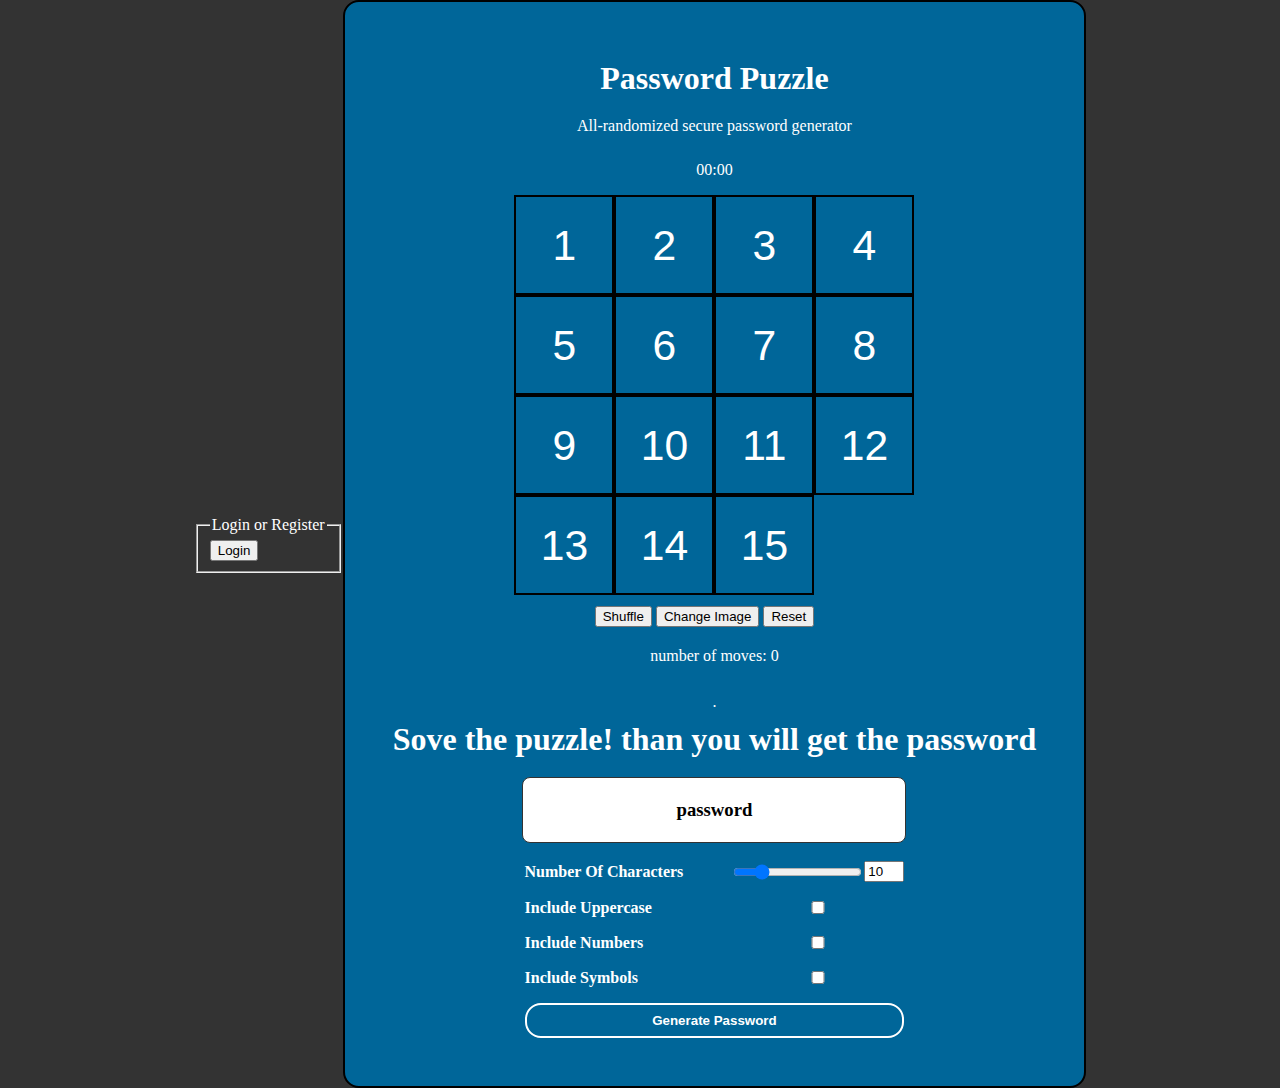
==== index.html @ 1a7698dc "login database fixed" ====
<!doctype html>
<html xmlns="http://www.w3.org/1999/xhtml">
	<head>
		<meta http-equiv="Content-Type" content="text/html; charset=utf-8" />
		<meta charset="UTF-8">
		<meta name="viewport" content="width=device-width, initial-scale=1.0">
		<meta http-equiv="X-UA-Compatible" content="ie=edge">
		<title>Fifteen Puzzle</title>
		<link rel="stylesheet" href="styles.css" />
		<script src="script.js"></script>
		<!--<script src="https://cdn.jsdelivr.net/npm/canvas-confetti@1.5.1/dist/confetti.browser.min.js"></script>-->

	</head>
	<body>	
		<fieldset>
			<legend>Login or Register</legend>
			<form name="frmLogin" method="post" action="loginpage.php">
 <!-- Button to open the modal login form -->
 <button onclick="document.getElementById('id01').style.display='block'">Login</button>

 <!-- The Modal -->
 <div id="id01" class="modal">
   <span onclick="document.getElementById('id01').style.display='none'"
 class="close" title="Close Modal">&times;</span>
 
   <!-- Modal Content -->
   <form class="modal-content animate" action="/action_page.php">
	 <div class="imgcontainer">
	   <img src="img_avatar2.png" alt="Avatar" class="avatar">
	 </div>
 
	 <div class="container">
	   <label for="uname"><b>Username</b></label>
	   <input type="text" placeholder="Enter Username" name="uname" id="uname" required>
 
	   <label for="pwd"><b>Password</b></label>
	   <input type="password" placeholder="Enter Password" name="pwd" id="pwd" required>
 
	   <input type="submit" name="Submit" id="Submit" value="Submit">
	   <label>
		 <input type="checkbox" checked="checked" name="remember"> Remember me
	   </label>
	 </div>
 
	 <div class="container" style="background-color:#f1f1f1">
	   <button type="button" onclick="document.getElementById('id01').style.display='none'" class="cancelbtn">Cancel</button>
	   <span class="psw">Forgot <a href="#">password?</a></span>
	 </div>
   </form>
 </div> 
</form>
</fieldset>




	
		<div class="container">


		<h1>Password Puzzle</h1>
		<p class="instructions">All-randomized secure password generator <br /></p>
		<p id="timer">00:00 </p>
	 <img id="image" src="">
		<div id="main">
			<div id="puzzle">
				<div>1</div>  <div>2</div>  <div>3</div>  <div>4</div>
				<div>5</div>  <div>6</div>  <div>7</div>  <div>8</div>
                <div>9</div>  <div>10</div> <div>11</div> <div>12</div>
				<div>13</div> <div>14</div> <div>15</div>
		
		
			</div> </img>
			<div id="control">
			<button id="shufflebutton">Shuffle</button>
			<button id="changeImg">Change Image</button>
			<button id="resetButton">Reset</button>
			<audio id="myAudio">
				<source src="music.mp3" type="audio/mpeg">
			</audio>
			<img id="musicbutton" class="musicbutton" src="music.png" />
			</div>
			<div id="celebrate"></div>

		</div>
		<p class="instructions"> <br />.</p>

				<h1 class="title">Sove the puzzle! than you will get the password</h1>
			<h3 class="password-display" id="passwordDisplay">password</h3>
			<form id="passwordGeneratorForm" class="form">
			  <label for="characterAmountNumber">Number Of Characters</label>
			  <div class="character-amount-container">
				<input type="range" min="1" max="50" value="10" id="characterAmountRange">
				<input class="number-input" type="number" min="1" max="50" value="10" id="characterAmountNumber">
			  </div>
		
			  <label for="includeUppercase">Include Uppercase</label>
			  <input type="checkbox" id="includeUppercase">
		
			  <label for="includeNumbers">Include Numbers</label>
			  <input type="checkbox" id="includeNumbers">
		
			  <label for="includeSymbols">Include Symbols</label>
			  <input type="checkbox" id="includeSymbols">
		
			  <button type="submit" class="btn">Generate Password</button>

	</body>
</html>
---- styles.css ----
body {
        background-color: #333;
        margin: 0;
        color: white;
        min-height: 100vh;
        display: flex;
        justify-content: center;
        align-items: center;
        font-family: Georgia, 'Times New Roman', Times, serif;
      }

h1, .instructions {
        margin: 10px 0px;
        text-align: center;
}

#control, #puzzle {
        width: 400px;
}

#control, #moves, #movess {
        padding-top: 10px;
        text-align: center;
}

#main {
        width: 400px;
        margin-left: auto;
        margin-right: auto;
	text-align: center;
        transition: 0.5s ease;
		z-index: 10;

}

#sample {
        position: absolute; /* Set the image position to absolute */
        left: -200px; /* Initial left position, out of the screen */
        transition: 0.5s ease;
}

#celebrate {
        font-size: 30px;
        font-weight: bold;
        color: rgb(221, 250, 221);
        text-align: center;
        margin-top: 20px;
    }

#puzzle {
        font-family: sans-serif;
        font-size: 32pt;
        height: 400px;
        padding: 0px;
        position: relative;
}

.puzzlepiece {
        background-image: url(ourImage.jpg);
        border: 2px solid black;
        height: 96px;
        line-height: 96px;
        position: absolute;
        text-align: center;
        vertical-align: middle;
        width: 96px;
}

.puzzlepiecehover {
        border-color: red;
        color: #660066;
        font-weight: bold;
        text-decoration: underline;
}

.musicbutton{
	width:16px;
	height:16px;
}

#timer{
	text-align: center;

}

#image{
	z-index: 100;
	position:relative;
	float: right;
	transform: translate(-690px, 15px);
}


.container {
        background-color: #006699;
        padding: 3rem;
        border-radius: 1rem;
        border: 2px solid black;
        display: flex;
        justify-content: center;
        align-items: center;
        flex-direction: column;
      }
      
      .form {
        display: grid;
        grid-template-columns: auto auto;
        row-gap: 1rem;
        column-gap: 3rem;
        justify-content: center;
        align-items: center;
      }
      
      .title {
        margin: 0;
        text-align: center;
      }
      
      label {
        font-weight: bold;
      }
      
      .character-amount-container {
        display: flex;
        align-items: center;
      }
      
      .number-input {
        width: 2rem;
      }
      
      .password-display {
        background-color: white;
        color: black;
        padding: 1rem;
        border: 1px solid #333;
        height: 2rem;
        width: 350px;
        display: flex;
        justify-content: center;
        align-items: center;
        word-break: break-all;
        border-radius: .5rem;
      }
      
      .btn {
        grid-column: span 2;
        background-color: transparent;
        border: 2px solid white;
        color: white;
        padding: .5rem 1rem;
        font-weight: bold;
        cursor: pointer;
        border-radius: 1rem;
      }
      
      .btn:hover {
        background-color: #FFFFFF33;
      }
      
       /* The Modal (background) */
.modal {
  display: none; /* Hidden by default */
  position: fixed; /* Stay in place */
  z-index: 200; /* Sit on top */
  left: 0;
  top: 0;
  width: 100%; /* Full width */
  height: 100%; /* Full height */
  overflow: auto; /* Enable scroll if needed */
  background-color: rgb(0,0,0); /* Fallback color */
  background-color: rgba(0,0,0,0.4); /* Black w/ opacity */
  padding-top: 60px;
}

/* Modal Content/Box */
.modal-content {
  background-color: #fefefe;
  margin: 5px auto; /* 15% from the top and centered */
  border: 1px solid #888;
  width: 80%; /* Could be more or less, depending on screen size */
}

/* The Close Button */
.close {
  /* Position it in the top right corner outside of the modal */
  position: absolute;
  right: 25px;
  top: 0;
  color: #000;
  font-size: 35px;
  font-weight: bold;
}

/* Close button on hover */
.close:hover,
.close:focus {
  color: red;
  cursor: pointer;
}

/* Add Zoom Animation */
.animate {
  -webkit-animation: animatezoom 0.6s;
  animation: animatezoom 0.6s
}

@-webkit-keyframes animatezoom {
  from {-webkit-transform: scale(0)}
  to {-webkit-transform: scale(1)}
}

@keyframes animatezoom {
  from {transform: scale(0)}
  to {transform: scale(1)}
}
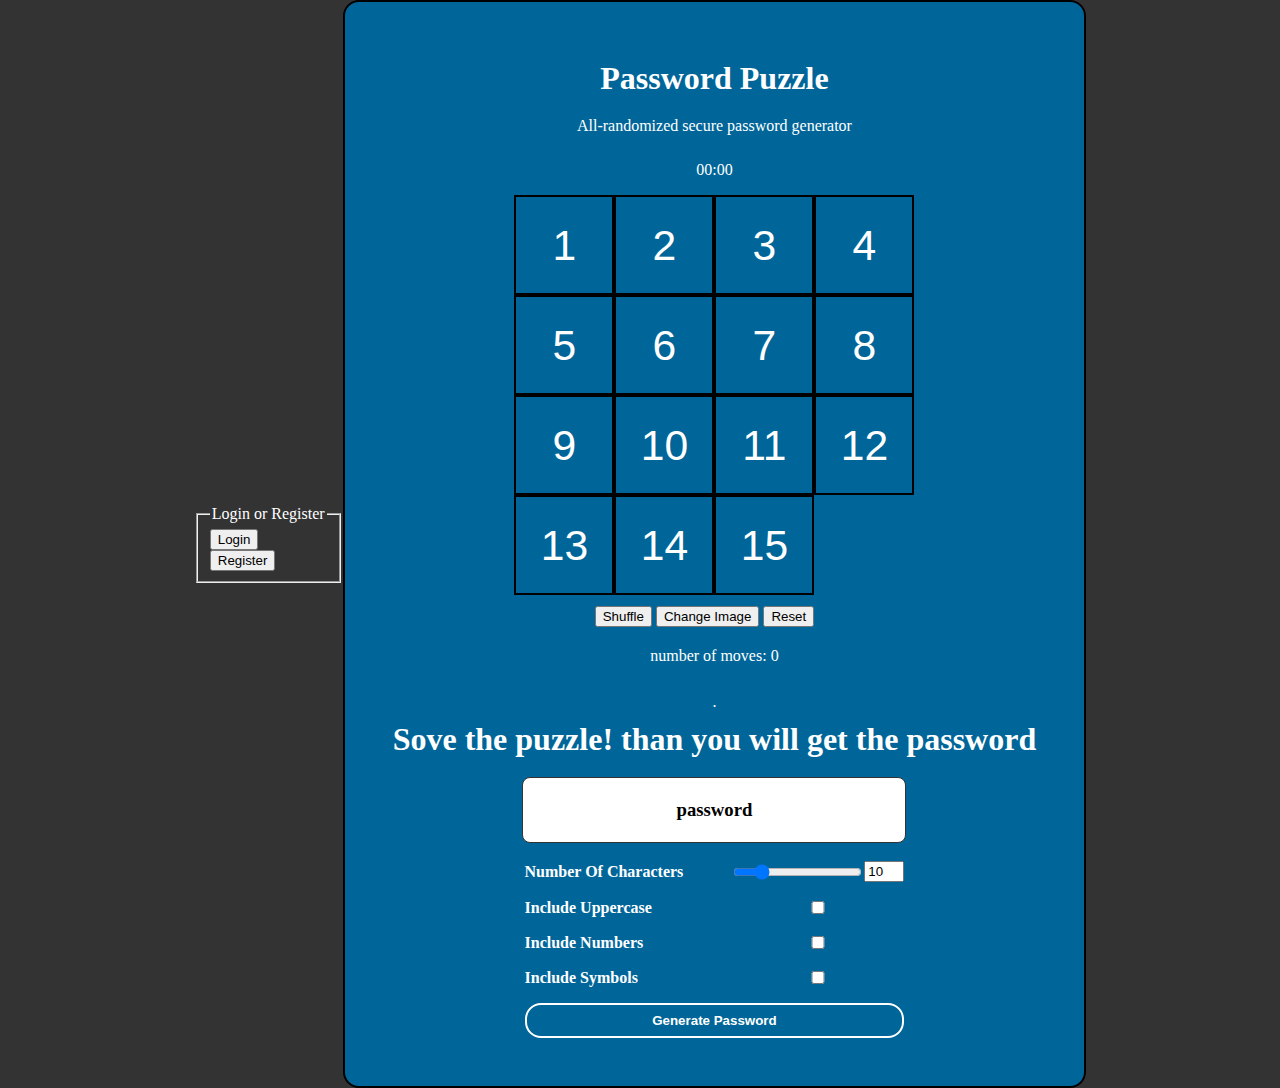
==== commit df3cff96: "register added" ====
--- a/index.html
+++ b/index.html
@@ -31,10 +31,10 @@
  
 	 <div class="container">
 	   <label for="uname"><b>Username</b></label>
-	   <input type="text" placeholder="Enter Username" name="uname" id="uname" required>
+	   <input type="text" placeholder="Enter Username" name="txtuname" id="txtuname" required>
  
 	   <label for="pwd"><b>Password</b></label>
-	   <input type="password" placeholder="Enter Password" name="pwd" id="pwd" required>
+	   <input type="password" placeholder="Enter Password" name="txtpwd" id="txtpwd" required>
  
 	   <input type="submit" name="Submit" id="Submit" value="Submit">
 	   <label>
@@ -49,6 +49,38 @@
    </form>
  </div> 
 </form>
+<form name="frmRegister" method="post" action="registerpage.php">
+	<!-- Button to open the modal login form -->
+	<button onclick="document.getElementById('id01').style.display='block'">Register</button>
+   
+	<!-- The Modal -->
+	<div id="id01" class="modal">
+	  <span onclick="document.getElementById('id01').style.display='none'"
+	class="close" title="Close Modal">&times;</span>
+	
+	  <!-- Modal Content -->
+	  <form class="modal-content animate" action="/action_page.php">
+		<div class="imgcontainer">
+		  <img src="img_avatar2.png" alt="Avatar" class="avatar">
+		</div>
+	
+		<div class="container">
+		  <label for="uname"><b>Username</b></label>
+		  <input type="text" placeholder="Enter Username" name="txtuname" id="txtuname" required>
+	
+		  <label for="pwd"><b>Password</b></label>
+		  <input type="password" placeholder="Enter Password" name="txtpwd" id="txtpwd" required>
+	
+		  <input type="submit" name="Submit" id="Submit" value="Submit">
+		</div>
+	
+		<div class="container" style="background-color:#f1f1f1">
+		  <button type="button" onclick="document.getElementById('id01').style.display='none'" class="cancelbtn">Cancel</button>
+		  <span class="psw">Forgot <a href="#">password?</a></span>
+		</div>
+	  </form>
+	</div> 
+   </form>
 </fieldset>
 
 
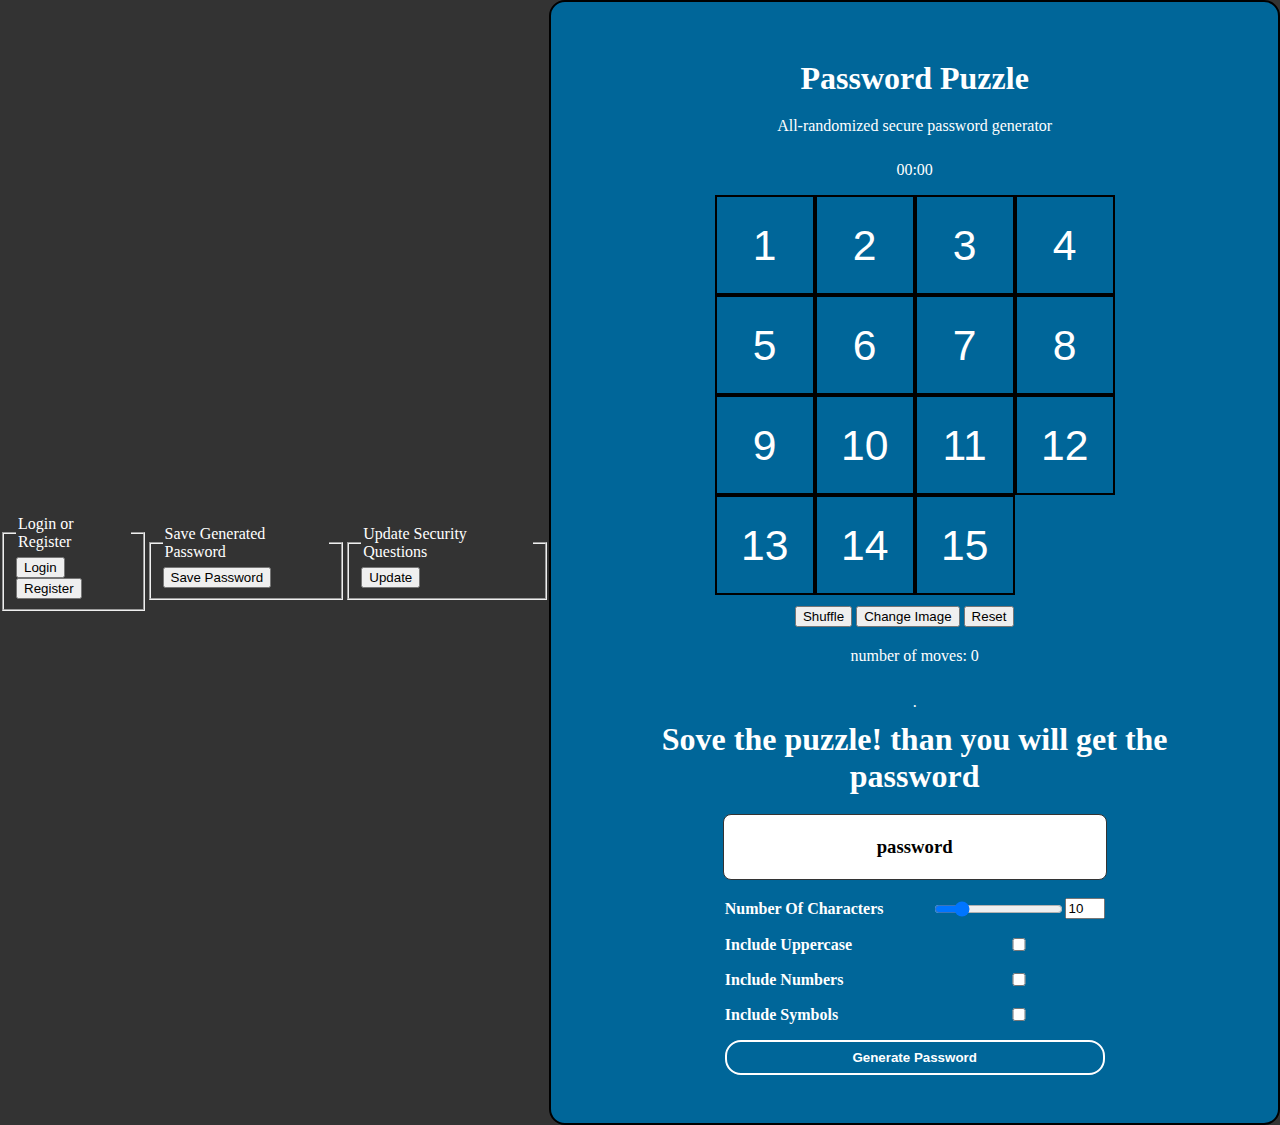
==== commit 387fd16c: "database update" ====
--- a/index.html
+++ b/index.html
@@ -37,9 +37,6 @@
 	   <input type="password" placeholder="Enter Password" name="txtpwd" id="txtpwd" required>
  
 	   <input type="submit" name="Submit" id="Submit" value="Submit">
-	   <label>
-		 <input type="checkbox" checked="checked" name="remember"> Remember me
-	   </label>
 	 </div>
  
 	 <div class="container" style="background-color:#f1f1f1">
@@ -51,11 +48,11 @@
 </form>
 <form name="frmRegister" method="post" action="registerpage.php">
 	<!-- Button to open the modal login form -->
-	<button onclick="document.getElementById('id01').style.display='block'">Register</button>
+	<button onclick="document.getElementById('id02').style.display='block'">Register</button>
    
 	<!-- The Modal -->
-	<div id="id01" class="modal">
-	  <span onclick="document.getElementById('id01').style.display='none'"
+	<div id="id02" class="modal">
+	  <span onclick="document.getElementById('id02').style.display='none'"
 	class="close" title="Close Modal">&times;</span>
 	
 	  <!-- Modal Content -->
@@ -75,13 +72,79 @@
 		</div>
 	
 		<div class="container" style="background-color:#f1f1f1">
-		  <button type="button" onclick="document.getElementById('id01').style.display='none'" class="cancelbtn">Cancel</button>
+		  <button type="button" onclick="document.getElementById('id02').style.display='none'" class="cancelbtn">Cancel</button>
 		  <span class="psw">Forgot <a href="#">password?</a></span>
 		</div>
 	  </form>
 	</div> 
    </form>
 </fieldset>
+<fieldset>
+	<legend>Save Generated Password</legend>
+	<form name="frmPassword" method="post" action="passwordpage.php">
+	<!-- Button to open the modal login form -->
+	<button onclick="document.getElementById('id03').style.display='block'">Save Password</button>
+   
+	<!-- The Modal -->
+	<div id="id03" class="modal">
+	  <span onclick="document.getElementById('id03').style.display='none'"
+	class="close" title="Close Modal">&times;</span>
+	
+	  <!-- Modal Content -->
+	  <form class="modal-content animate" action="/action_page.php">
+		<div class="imgcontainer">
+		  <img src="img_avatar2.png" alt="Avatar" class="avatar">
+		</div>
+	
+		<div class="container">
+		  <label for="pwd"><b>Password</b></label>
+		  <input type="text" placeholder="Enter Password to Save" name="txtpwd" id="txtpwd" required>
+	
+		  <input type="submit" name="Submit" id="Submit" value="Submit">
+		</div>
+	
+		<div class="container" style="background-color:#f1f1f1">
+		  <button type="button" onclick="document.getElementById('id03').style.display='none'" class="cancelbtn">Cancel</button>
+		  <span class="psw">Forgot <a href="#">password?</a></span>
+		</div>
+	</form>
+	</fieldset>
+	<fieldset>
+		<legend>Update Security Questions</legend>
+		<form name="frmPassword" method="post" action="securitypage.php">
+		<!-- Button to open the modal login form -->
+		<button onclick="document.getElementById('id04').style.display='block'">Update</button>
+	   
+		<!-- The Modal -->
+		<div id="id04" class="modal">
+		  <span onclick="document.getElementById('id04').style.display='none'"
+		class="close" title="Close Modal">&times;</span>
+		
+		  <!-- Modal Content -->
+		  <form class="modal-content animate" action="/action_page.php">
+			<div class="imgcontainer">
+			  <img src="img_avatar2.png" alt="Avatar" class="avatar">
+			</div>
+		
+			<div class="container">
+			  <label for="q1"><b>Question 1</b></label>
+			  <input type="text" placeholder="Name of first Pet" name="txtq1" id="txtq1" required>
+
+			  <label for="q2"><b>Question 2</b></label>
+			  <input type="text" placeholder="High School Name" name="txtq2" id="txtq2" required>
+
+			  <label for="q3"><b>Question 3</b></label>
+			  <input type="text" placeholder="Mother's Maiden Name" name="txtq3" id="txtq3" required>
+		
+			  <input type="submit" name="Submit" id="Submit" value="Submit">
+			</div>
+		
+			<div class="container" style="background-color:#f1f1f1">
+			  <button type="button" onclick="document.getElementById('id04').style.display='none'" class="cancelbtn">Cancel</button>
+			  <span class="psw">Forgot <a href="#">password?</a></span>
+			</div>
+		</form>
+		</fieldset>
 
 
 
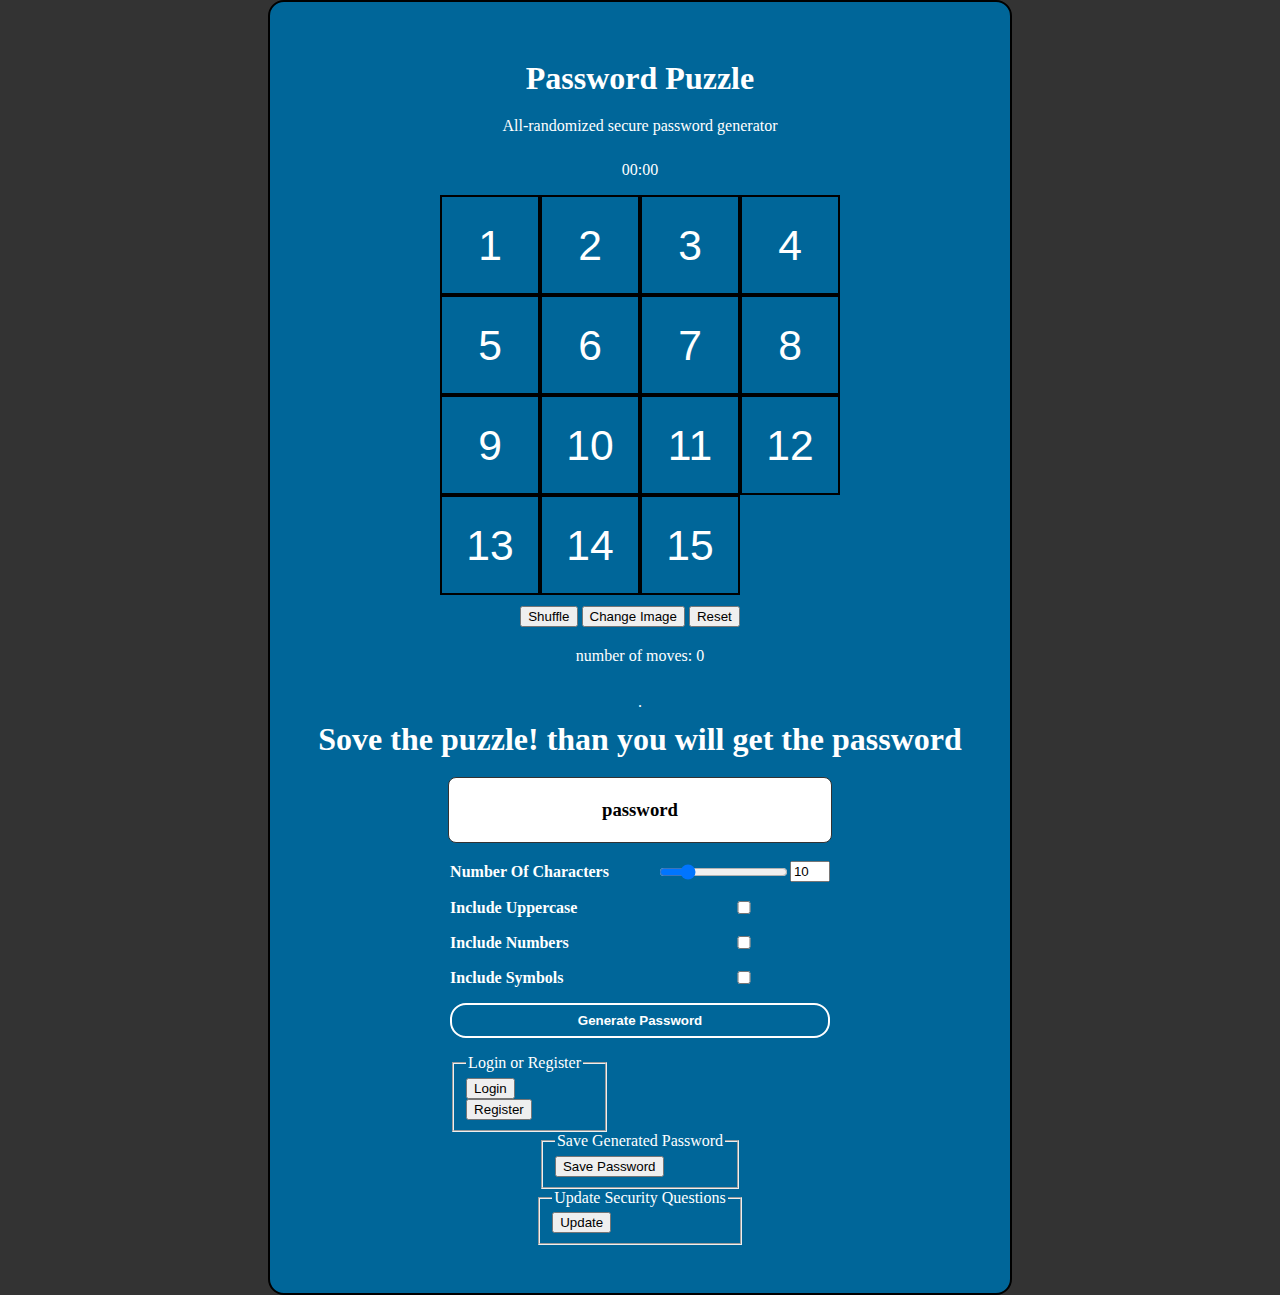
==== commit fc91fd36: "Add files via upload" ====
--- a/index.html
+++ b/index.html
@@ -11,144 +11,7 @@
 		<!--<script src="https://cdn.jsdelivr.net/npm/canvas-confetti@1.5.1/dist/confetti.browser.min.js"></script>-->
 
 	</head>
-	<body>	
-		<fieldset>
-			<legend>Login or Register</legend>
-			<form name="frmLogin" method="post" action="loginpage.php">
- <!-- Button to open the modal login form -->
- <button onclick="document.getElementById('id01').style.display='block'">Login</button>
-
- <!-- The Modal -->
- <div id="id01" class="modal">
-   <span onclick="document.getElementById('id01').style.display='none'"
- class="close" title="Close Modal">&times;</span>
- 
-   <!-- Modal Content -->
-   <form class="modal-content animate" action="/action_page.php">
-	 <div class="imgcontainer">
-	   <img src="img_avatar2.png" alt="Avatar" class="avatar">
-	 </div>
- 
-	 <div class="container">
-	   <label for="uname"><b>Username</b></label>
-	   <input type="text" placeholder="Enter Username" name="txtuname" id="txtuname" required>
- 
-	   <label for="pwd"><b>Password</b></label>
-	   <input type="password" placeholder="Enter Password" name="txtpwd" id="txtpwd" required>
- 
-	   <input type="submit" name="Submit" id="Submit" value="Submit">
-	 </div>
- 
-	 <div class="container" style="background-color:#f1f1f1">
-	   <button type="button" onclick="document.getElementById('id01').style.display='none'" class="cancelbtn">Cancel</button>
-	   <span class="psw">Forgot <a href="#">password?</a></span>
-	 </div>
-   </form>
- </div> 
-</form>
-<form name="frmRegister" method="post" action="registerpage.php">
-	<!-- Button to open the modal login form -->
-	<button onclick="document.getElementById('id02').style.display='block'">Register</button>
-   
-	<!-- The Modal -->
-	<div id="id02" class="modal">
-	  <span onclick="document.getElementById('id02').style.display='none'"
-	class="close" title="Close Modal">&times;</span>
-	
-	  <!-- Modal Content -->
-	  <form class="modal-content animate" action="/action_page.php">
-		<div class="imgcontainer">
-		  <img src="img_avatar2.png" alt="Avatar" class="avatar">
-		</div>
-	
-		<div class="container">
-		  <label for="uname"><b>Username</b></label>
-		  <input type="text" placeholder="Enter Username" name="txtuname" id="txtuname" required>
-	
-		  <label for="pwd"><b>Password</b></label>
-		  <input type="password" placeholder="Enter Password" name="txtpwd" id="txtpwd" required>
-	
-		  <input type="submit" name="Submit" id="Submit" value="Submit">
-		</div>
-	
-		<div class="container" style="background-color:#f1f1f1">
-		  <button type="button" onclick="document.getElementById('id02').style.display='none'" class="cancelbtn">Cancel</button>
-		  <span class="psw">Forgot <a href="#">password?</a></span>
-		</div>
-	  </form>
-	</div> 
-   </form>
-</fieldset>
-<fieldset>
-	<legend>Save Generated Password</legend>
-	<form name="frmPassword" method="post" action="passwordpage.php">
-	<!-- Button to open the modal login form -->
-	<button onclick="document.getElementById('id03').style.display='block'">Save Password</button>
-   
-	<!-- The Modal -->
-	<div id="id03" class="modal">
-	  <span onclick="document.getElementById('id03').style.display='none'"
-	class="close" title="Close Modal">&times;</span>
-	
-	  <!-- Modal Content -->
-	  <form class="modal-content animate" action="/action_page.php">
-		<div class="imgcontainer">
-		  <img src="img_avatar2.png" alt="Avatar" class="avatar">
-		</div>
-	
-		<div class="container">
-		  <label for="pwd"><b>Password</b></label>
-		  <input type="text" placeholder="Enter Password to Save" name="txtpwd" id="txtpwd" required>
-	
-		  <input type="submit" name="Submit" id="Submit" value="Submit">
-		</div>
-	
-		<div class="container" style="background-color:#f1f1f1">
-		  <button type="button" onclick="document.getElementById('id03').style.display='none'" class="cancelbtn">Cancel</button>
-		  <span class="psw">Forgot <a href="#">password?</a></span>
-		</div>
-	</form>
-	</fieldset>
-	<fieldset>
-		<legend>Update Security Questions</legend>
-		<form name="frmPassword" method="post" action="securitypage.php">
-		<!-- Button to open the modal login form -->
-		<button onclick="document.getElementById('id04').style.display='block'">Update</button>
-	   
-		<!-- The Modal -->
-		<div id="id04" class="modal">
-		  <span onclick="document.getElementById('id04').style.display='none'"
-		class="close" title="Close Modal">&times;</span>
-		
-		  <!-- Modal Content -->
-		  <form class="modal-content animate" action="/action_page.php">
-			<div class="imgcontainer">
-			  <img src="img_avatar2.png" alt="Avatar" class="avatar">
-			</div>
-		
-			<div class="container">
-			  <label for="q1"><b>Question 1</b></label>
-			  <input type="text" placeholder="Name of first Pet" name="txtq1" id="txtq1" required>
-
-			  <label for="q2"><b>Question 2</b></label>
-			  <input type="text" placeholder="High School Name" name="txtq2" id="txtq2" required>
-
-			  <label for="q3"><b>Question 3</b></label>
-			  <input type="text" placeholder="Mother's Maiden Name" name="txtq3" id="txtq3" required>
-		
-			  <input type="submit" name="Submit" id="Submit" value="Submit">
-			</div>
-		
-			<div class="container" style="background-color:#f1f1f1">
-			  <button type="button" onclick="document.getElementById('id04').style.display='none'" class="cancelbtn">Cancel</button>
-			  <span class="psw">Forgot <a href="#">password?</a></span>
-			</div>
-		</form>
-		</fieldset>
-
-
-
-
+	
 	
 		<div class="container">
 
@@ -199,6 +62,141 @@
 			  <input type="checkbox" id="includeSymbols">
 		
 			  <button type="submit" class="btn">Generate Password</button>
-
+			  <fieldset>
+				<legend>Login or Register</legend>
+				<form name="frmLogin" method="post" action="loginpage.php">
+	 <!-- Button to open the modal login form -->
+	 <button onclick="document.getElementById('id01').style.display='block'">Login</button>
+	
+	 <!-- The Modal -->
+	 <div id="id01" class="modal">
+	   <span onclick="document.getElementById('id01').style.display='none'"
+	 class="close" title="Close Modal">&times;</span>
+	 
+	   <!-- Modal Content -->
+	   <form class="modal-content animate" action="/action_page.php">
+		 <div class="imgcontainer">
+		   <img src="img_avatar2.png" alt="Avatar" class="avatar">
+		 </div>
+	 
+		 <div class="container">
+		   <label for="uname"><b>Username</b></label>
+		   <input type="text" placeholder="Enter Username" name="txtuname" id="txtuname" required>
+	 
+		   <label for="pwd"><b>Password</b></label>
+		   <input type="password" placeholder="Enter Password" name="txtpwd" id="txtpwd" required>
+	 
+		   <input type="submit" name="Submit" id="Submit" value="Submit">
+		 </div>
+	 
+		 <div class="container" style="background-color:#f1f1f1">
+		   <button type="button" onclick="document.getElementById('id01').style.display='none'" class="cancelbtn">Cancel</button>
+		   <span class="psw">Forgot <a href="#">password?</a></span>
+		 </div>
+	   </form>
+	 </div> 
+	</form>
+	<form name="frmRegister" method="post" action="registerpage.php">
+		<!-- Button to open the modal login form -->
+		<button onclick="document.getElementById('id02').style.display='block'">Register</button>
+	   
+		<!-- The Modal -->
+		<div id="id02" class="modal">
+		  <span onclick="document.getElementById('id02').style.display='none'"
+		class="close" title="Close Modal">&times;</span>
+		
+		  <!-- Modal Content -->
+		  <form class="modal-content animate" action="/action_page.php">
+			<div class="imgcontainer">
+			  <img src="img_avatar2.png" alt="Avatar" class="avatar">
+			</div>
+		
+			<div class="container">
+			  <label for="uname"><b>Username</b></label>
+			  <input type="text" placeholder="Enter Username" name="txtuname" id="txtuname" required>
+		
+			  <label for="pwd"><b>Password</b></label>
+			  <input type="password" placeholder="Enter Password" name="txtpwd" id="txtpwd" required>
+		
+			  <input type="submit" name="Submit" id="Submit" value="Submit">
+			</div>
+		
+			<div class="container" style="background-color:#f1f1f1">
+			  <button type="button" onclick="document.getElementById('id02').style.display='none'" class="cancelbtn">Cancel</button>
+			  <span class="psw">Forgot <a href="#">password?</a></span>
+			</div>
+		  </form>
+		</div> 
+	   </form>
+	</fieldset>
+	<fieldset>
+		<legend>Save Generated Password</legend>
+		<form name="frmPassword" method="post" action="passwordpage.php">
+		<!-- Button to open the modal login form -->
+		<button onclick="document.getElementById('id03').style.display='block'">Save Password</button>
+	   
+		<!-- The Modal -->
+		<div id="id03" class="modal">
+		  <span onclick="document.getElementById('id03').style.display='none'"
+		class="close" title="Close Modal">&times;</span>
+		
+		  <!-- Modal Content -->
+		  <form class="modal-content animate" action="/action_page.php">
+			<div class="imgcontainer">
+			  <img src="img_avatar2.png" alt="Avatar" class="avatar">
+			</div>
+		
+			<div class="container">
+			  <label for="pwd"><b>Password</b></label>
+			  <input type="text" placeholder="Enter Password to Save" name="txtpwd" id="txtpwd" required>
+		
+			  <input type="submit" name="Submit" id="Submit" value="Submit">
+			</div>
+		
+			<div class="container" style="background-color:#f1f1f1">
+			  <button type="button" onclick="document.getElementById('id03').style.display='none'" class="cancelbtn">Cancel</button>
+			  <span class="psw">Forgot <a href="#">password?</a></span>
+			</div>
+		</form>
+		</fieldset>
+		<fieldset>
+			<legend>Update Security Questions</legend>
+			<form name="frmPassword" method="post" action="securitypage.php">
+			<!-- Button to open the modal login form -->
+			<button onclick="document.getElementById('id04').style.display='block'">Update</button>
+		   
+			<!-- The Modal -->
+			<div id="id04" class="modal">
+			  <span onclick="document.getElementById('id04').style.display='none'"
+			class="close" title="Close Modal">&times;</span>
+			
+			  <!-- Modal Content -->
+			  <form class="modal-content animate" action="/action_page.php">
+				<div class="imgcontainer">
+				  <img src="img_avatar2.png" alt="Avatar" class="avatar">
+				</div>
+			
+				<div class="container">
+				  <label for="q1"><b>Question 1</b></label>
+				  <input type="text" placeholder="Name of first Pet" name="txtq1" id="txtq1" required>
+	
+				  <label for="q2"><b>Question 2</b></label>
+				  <input type="text" placeholder="High School Name" name="txtq2" id="txtq2" required>
+	
+				  <label for="q3"><b>Question 3</b></label>
+				  <input type="text" placeholder="Mother's Maiden Name" name="txtq3" id="txtq3" required>
+			
+				  <input type="submit" name="Submit" id="Submit" value="Submit">
+				</div>
+			
+				<div class="container" style="background-color:#f1f1f1">
+				  <button type="button" onclick="document.getElementById('id04').style.display='none'" class="cancelbtn">Cancel</button>
+				  <span class="psw">Forgot <a href="#">password?</a></span>
+				</div>
+			</form>
+			</fieldset>
+	
+	
+	
 	</body>
 </html>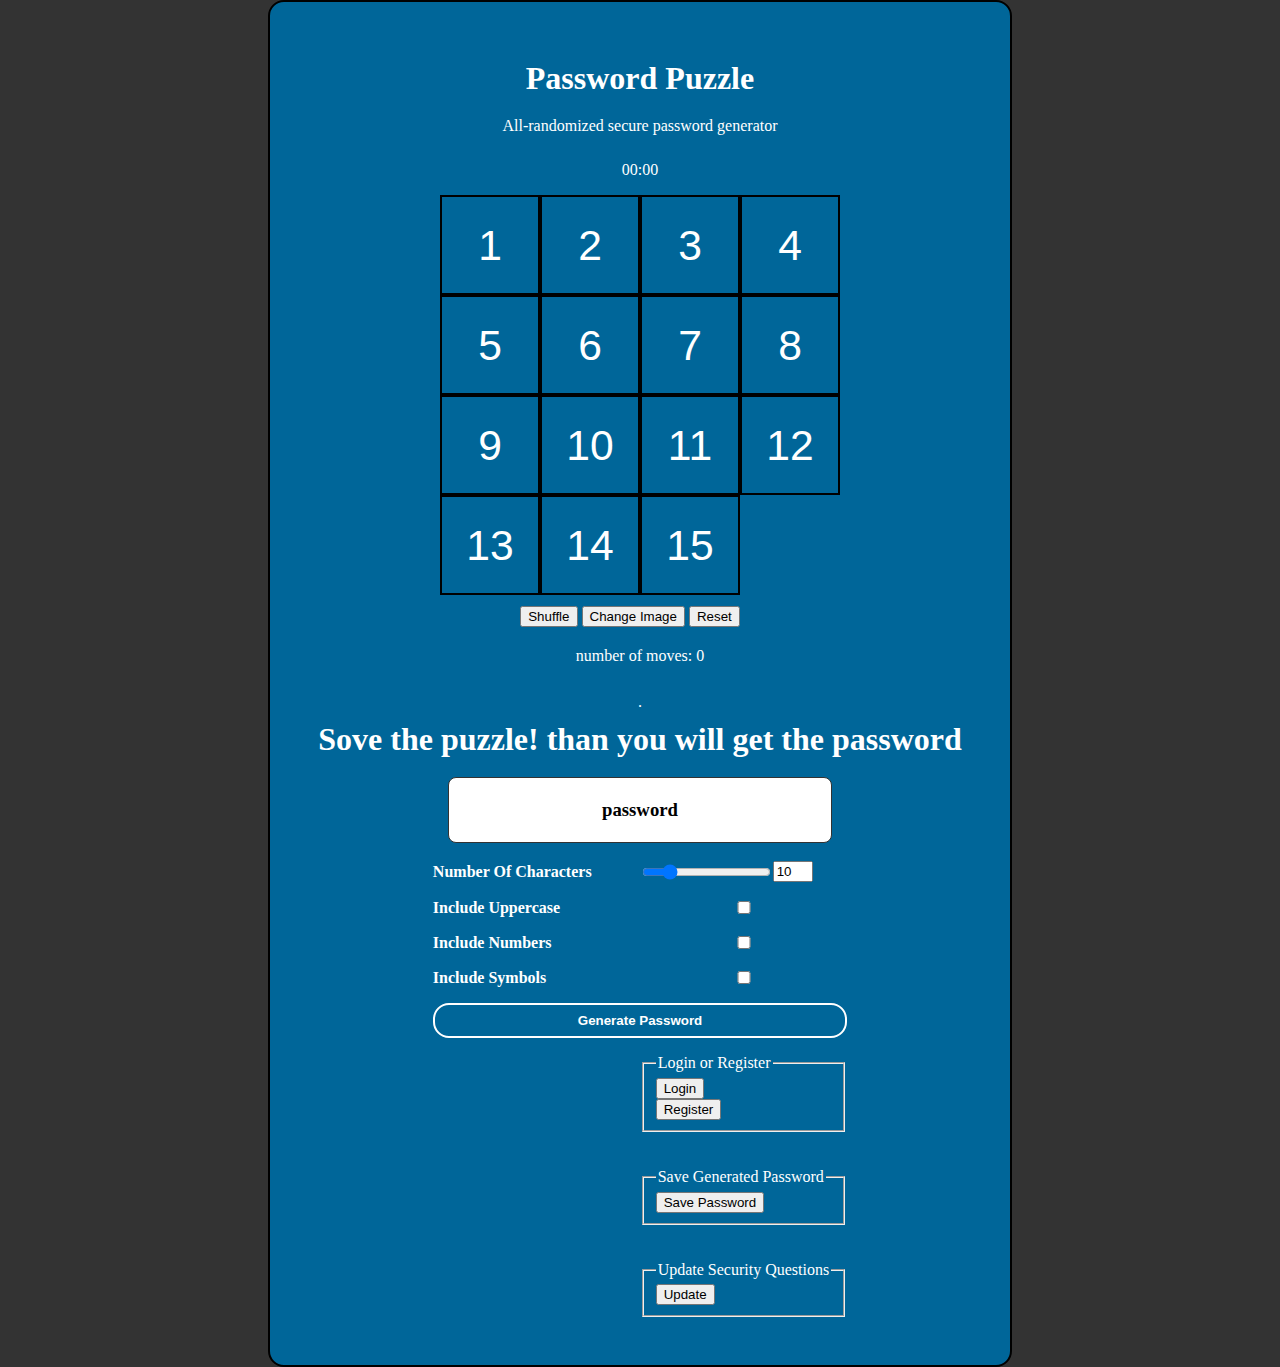
==== commit 3d7990e2: "align" ====
--- a/index.html
+++ b/index.html
@@ -11,7 +11,11 @@
 		<!--<script src="https://cdn.jsdelivr.net/npm/canvas-confetti@1.5.1/dist/confetti.browser.min.js"></script>-->
 
 	</head>
-	
+	<body>	
+
+
+
+
 	
 		<div class="container">
 
@@ -62,9 +66,12 @@
 			  <input type="checkbox" id="includeSymbols">
 		
 			  <button type="submit" class="btn">Generate Password</button>
-			  <fieldset>
-				<legend>Login or Register</legend>
-				<form name="frmLogin" method="post" action="loginpage.php">
+
+			  <br></br>
+			  <div>
+<fieldset>
+<legend>Login or Register</legend>
+<form name="frmLogin" method="post" action="loginpage.php">
 	 <!-- Button to open the modal login form -->
 	 <button onclick="document.getElementById('id01').style.display='block'">Login</button>
 	
@@ -129,6 +136,7 @@
 		</div> 
 	   </form>
 	</fieldset>
+	<br></br>
 	<fieldset>
 		<legend>Save Generated Password</legend>
 		<form name="frmPassword" method="post" action="passwordpage.php">
@@ -159,6 +167,7 @@
 			</div>
 		</form>
 		</fieldset>
+		<br></br>
 		<fieldset>
 			<legend>Update Security Questions</legend>
 			<form name="frmPassword" method="post" action="securitypage.php">
@@ -195,8 +204,7 @@
 				</div>
 			</form>
 			</fieldset>
-	
-	
-	
+		</div>
+
 	</body>
 </html>--- a/styles.css
+++ b/styles.css
@@ -213,4 +213,5 @@
 @keyframes animatezoom {
   from {transform: scale(0)}
   to {transform: scale(1)}
-} +} 
+
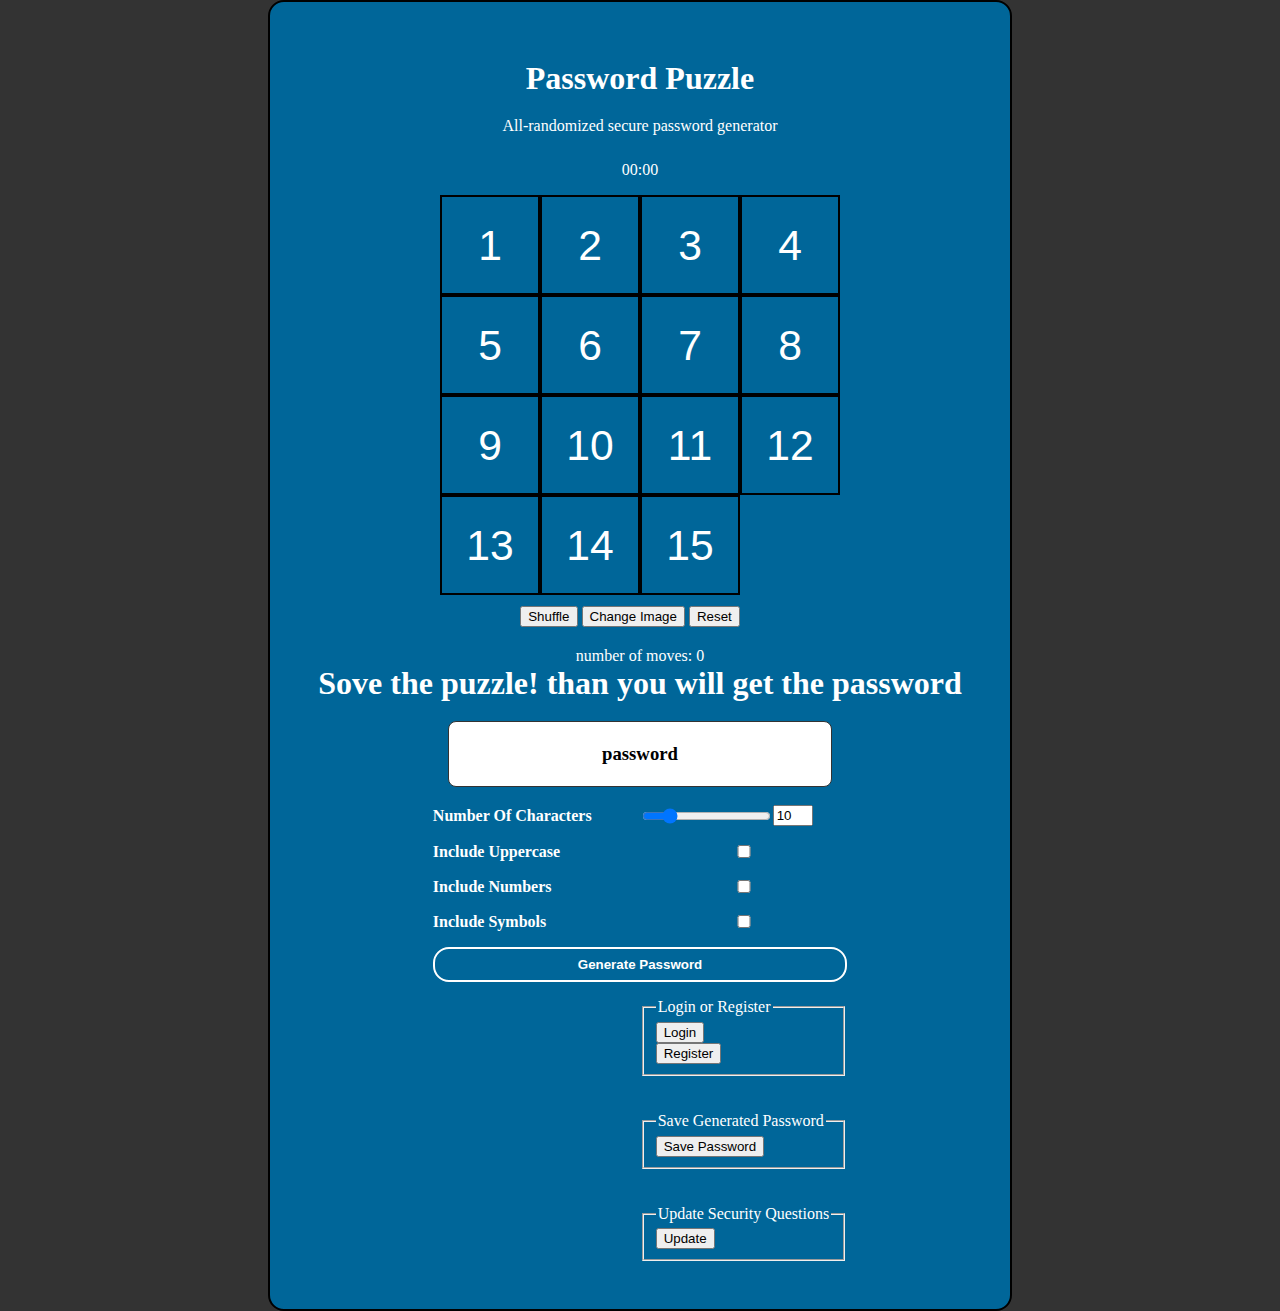
==== commit c8f82bf7: "Add files via upload" ====
--- a/index.html
+++ b/index.html
@@ -8,18 +8,9 @@
 		<title>Fifteen Puzzle</title>
 		<link rel="stylesheet" href="styles.css" />
 		<script src="script.js"></script>
-		<!--<script src="https://cdn.jsdelivr.net/npm/canvas-confetti@1.5.1/dist/confetti.browser.min.js"></script>-->
-
 	</head>
 	<body>	
-
-
-
-
-	
 		<div class="container">
-
-
 		<h1>Password Puzzle</h1>
 		<p class="instructions">All-randomized secure password generator <br /></p>
 		<p id="timer">00:00 </p>
@@ -30,8 +21,6 @@
 				<div>5</div>  <div>6</div>  <div>7</div>  <div>8</div>
                 <div>9</div>  <div>10</div> <div>11</div> <div>12</div>
 				<div>13</div> <div>14</div> <div>15</div>
-		
-		
 			</div> </img>
 			<div id="control">
 			<button id="shufflebutton">Shuffle</button>
@@ -43,10 +32,7 @@
 			<img id="musicbutton" class="musicbutton" src="music.png" />
 			</div>
 			<div id="celebrate"></div>
-
 		</div>
-		<p class="instructions"> <br />.</p>
-
 				<h1 class="title">Sove the puzzle! than you will get the password</h1>
 			<h3 class="password-display" id="passwordDisplay">password</h3>
 			<form id="passwordGeneratorForm" class="form">
@@ -55,18 +41,13 @@
 				<input type="range" min="1" max="50" value="10" id="characterAmountRange">
 				<input class="number-input" type="number" min="1" max="50" value="10" id="characterAmountNumber">
 			  </div>
-		
 			  <label for="includeUppercase">Include Uppercase</label>
 			  <input type="checkbox" id="includeUppercase">
-		
 			  <label for="includeNumbers">Include Numbers</label>
 			  <input type="checkbox" id="includeNumbers">
-		
 			  <label for="includeSymbols">Include Symbols</label>
 			  <input type="checkbox" id="includeSymbols">
-		
 			  <button type="submit" class="btn">Generate Password</button>
-
 			  <br></br>
 			  <div>
 <fieldset>
@@ -74,18 +55,15 @@
 <form name="frmLogin" method="post" action="loginpage.php">
 	 <!-- Button to open the modal login form -->
 	 <button onclick="document.getElementById('id01').style.display='block'">Login</button>
-	
 	 <!-- The Modal -->
 	 <div id="id01" class="modal">
 	   <span onclick="document.getElementById('id01').style.display='none'"
 	 class="close" title="Close Modal">&times;</span>
-	 
 	   <!-- Modal Content -->
 	   <form class="modal-content animate" action="/action_page.php">
 		 <div class="imgcontainer">
 		   <img src="img_avatar2.png" alt="Avatar" class="avatar">
 		 </div>
-	 
 		 <div class="container">
 		   <label for="uname"><b>Username</b></label>
 		   <input type="text" placeholder="Enter Username" name="txtuname" id="txtuname" required>
@@ -95,7 +73,6 @@
 	 
 		   <input type="submit" name="Submit" id="Submit" value="Submit">
 		 </div>
-	 
 		 <div class="container" style="background-color:#f1f1f1">
 		   <button type="button" onclick="document.getElementById('id01').style.display='none'" class="cancelbtn">Cancel</button>
 		   <span class="psw">Forgot <a href="#">password?</a></span>
@@ -106,7 +83,7 @@
 	<form name="frmRegister" method="post" action="registerpage.php">
 		<!-- Button to open the modal login form -->
 		<button onclick="document.getElementById('id02').style.display='block'">Register</button>
-	   
+
 		<!-- The Modal -->
 		<div id="id02" class="modal">
 		  <span onclick="document.getElementById('id02').style.display='none'"
@@ -117,7 +94,6 @@
 			<div class="imgcontainer">
 			  <img src="img_avatar2.png" alt="Avatar" class="avatar">
 			</div>
-		
 			<div class="container">
 			  <label for="uname"><b>Username</b></label>
 			  <input type="text" placeholder="Enter Username" name="txtuname" id="txtuname" required>
--- a/styles.css
+++ b/styles.css
@@ -1,184 +1,199 @@
 body {
-        background-color: #333;
-        margin: 0;
-        color: white;
-        min-height: 100vh;
-        display: flex;
-        justify-content: center;
-        align-items: center;
-        font-family: Georgia, 'Times New Roman', Times, serif;
-      }
-
-h1, .instructions {
-        margin: 10px 0px;
-        text-align: center;
-}
-
-#control, #puzzle {
-        width: 400px;
-}
-
-#control, #moves, #movess {
-        padding-top: 10px;
-        text-align: center;
+  background-color: #333;
+  margin: 0;
+  color: white;
+  min-height: 100vh;
+  display: flex;
+  justify-content: center;
+  align-items: center;
+  font-family: Georgia, 'Times New Roman', Times, serif;
+}
+
+h1,
+.instructions {
+  margin: 10px 0px;
+  text-align: center;
+}
+
+#control,
+#puzzle {
+  width: 400px;
+}
+
+#control,
+#moves,
+#movess {
+  padding-top: 10px;
+  text-align: center;
 }
 
 #main {
-        width: 400px;
-        margin-left: auto;
-        margin-right: auto;
-	text-align: center;
-        transition: 0.5s ease;
-		z-index: 10;
+  width: 400px;
+  margin-left: auto;
+  margin-right: auto;
+  text-align: center;
+  transition: 0.5s ease;
+  z-index: 10;
 
 }
 
 #sample {
-        position: absolute; /* Set the image position to absolute */
-        left: -200px; /* Initial left position, out of the screen */
-        transition: 0.5s ease;
+  position: absolute;
+  /* Set the image position to absolute */
+  left: -200px;
+  /* Initial left position, out of the screen */
+  transition: 0.5s ease;
 }
 
 #celebrate {
-        font-size: 30px;
-        font-weight: bold;
-        color: rgb(221, 250, 221);
-        text-align: center;
-        margin-top: 20px;
-    }
+  font-size: 30px;
+  font-weight: bold;
+  color: rgb(221, 250, 221);
+  text-align: center;
+  margin-top: 20px;
+}
 
 #puzzle {
-        font-family: sans-serif;
-        font-size: 32pt;
-        height: 400px;
-        padding: 0px;
-        position: relative;
+  font-family: sans-serif;
+  font-size: 32pt;
+  height: 400px;
+  padding: 0px;
+  position: relative;
 }
 
 .puzzlepiece {
-        background-image: url(ourImage.jpg);
-        border: 2px solid black;
-        height: 96px;
-        line-height: 96px;
-        position: absolute;
-        text-align: center;
-        vertical-align: middle;
-        width: 96px;
+  background-image: url(ourImage.jpg);
+  border: 2px solid black;
+  height: 96px;
+  line-height: 96px;
+  position: absolute;
+  text-align: center;
+  vertical-align: middle;
+  width: 96px;
 }
 
 .puzzlepiecehover {
-        border-color: red;
-        color: #660066;
-        font-weight: bold;
-        text-decoration: underline;
-}
-
-.musicbutton{
-	width:16px;
-	height:16px;
-}
-
-#timer{
-	text-align: center;
-
-}
-
-#image{
-	z-index: 100;
-	position:relative;
-	float: right;
-	transform: translate(-690px, 15px);
-}
-
+  border-color: red;
+  color: #660066;
+  font-weight: bold;
+  text-decoration: underline;
+}
+
+.musicbutton {
+  width: 16px;
+  height: 16px;
+}
+
+#timer {
+  text-align: center;
+
+}
+
+#image {
+  z-index: 100;
+  position: relative;
+  float: right;
+  transform: translate(-690px, 15px);
+}
 
 .container {
-        background-color: #006699;
-        padding: 3rem;
-        border-radius: 1rem;
-        border: 2px solid black;
-        display: flex;
-        justify-content: center;
-        align-items: center;
-        flex-direction: column;
-      }
-      
-      .form {
-        display: grid;
-        grid-template-columns: auto auto;
-        row-gap: 1rem;
-        column-gap: 3rem;
-        justify-content: center;
-        align-items: center;
-      }
-      
-      .title {
-        margin: 0;
-        text-align: center;
-      }
-      
-      label {
-        font-weight: bold;
-      }
-      
-      .character-amount-container {
-        display: flex;
-        align-items: center;
-      }
-      
-      .number-input {
-        width: 2rem;
-      }
-      
-      .password-display {
-        background-color: white;
-        color: black;
-        padding: 1rem;
-        border: 1px solid #333;
-        height: 2rem;
-        width: 350px;
-        display: flex;
-        justify-content: center;
-        align-items: center;
-        word-break: break-all;
-        border-radius: .5rem;
-      }
-      
-      .btn {
-        grid-column: span 2;
-        background-color: transparent;
-        border: 2px solid white;
-        color: white;
-        padding: .5rem 1rem;
-        font-weight: bold;
-        cursor: pointer;
-        border-radius: 1rem;
-      }
-      
-      .btn:hover {
-        background-color: #FFFFFF33;
-      }
-      
-       /* The Modal (background) */
+  background-color: #006699;
+  padding: 3rem;
+  border-radius: 1rem;
+  border: 2px solid black;
+  display: flex;
+  justify-content: center;
+  align-items: center;
+  flex-direction: column;
+}
+
+.form {
+  display: grid;
+  grid-template-columns: auto auto;
+  row-gap: 1rem;
+  column-gap: 3rem;
+  justify-content: center;
+  align-items: center;
+}
+
+.title {
+  margin: 0;
+  text-align: center;
+}
+
+label {
+  font-weight: bold;
+}
+
+.character-amount-container {
+  display: flex;
+  align-items: center;
+}
+
+.number-input {
+  width: 2rem;
+}
+
+.password-display {
+  background-color: white;
+  color: black;
+  padding: 1rem;
+  border: 1px solid #333;
+  height: 2rem;
+  width: 350px;
+  display: flex;
+  justify-content: center;
+  align-items: center;
+  word-break: break-all;
+  border-radius: .5rem;
+}
+
+.btn {
+  grid-column: span 2;
+  background-color: transparent;
+  border: 2px solid white;
+  color: white;
+  padding: .5rem 1rem;
+  font-weight: bold;
+  cursor: pointer;
+  border-radius: 1rem;
+}
+
+.btn:hover {
+  background-color: #FFFFFF33;
+}
+
+/* The Modal (background) */
 .modal {
-  display: none; /* Hidden by default */
-  position: fixed; /* Stay in place */
-  z-index: 200; /* Sit on top */
+  display: none;
+  /* Hidden by default */
+  position: fixed;
+  /* Stay in place */
+  z-index: 200;
+  /* Sit on top */
   left: 0;
   top: 0;
-  width: 100%; /* Full width */
-  height: 100%; /* Full height */
-  overflow: auto; /* Enable scroll if needed */
-  background-color: rgb(0,0,0); /* Fallback color */
-  background-color: rgba(0,0,0,0.4); /* Black w/ opacity */
+  width: 100%;
+  /* Full width */
+  height: 100%;
+  /* Full height */
+  overflow: auto;
+  /* Enable scroll if needed */
+  background-color: rgb(0, 0, 0);
+  /* Fallback color */
+  background-color: rgba(0, 0, 0, 0.4);
+  /* Black w/ opacity */
   padding-top: 60px;
 }
 
 /* Modal Content/Box */
 .modal-content {
   background-color: #fefefe;
-  margin: 5px auto; /* 15% from the top and centered */
+  margin: 5px auto;
+  /* 15% from the top and centered */
   border: 1px solid #888;
-  width: 80%; /* Could be more or less, depending on screen size */
+  width: 80%;
+  /* Could be more or less, depending on screen size */
 }
 
 /* The Close Button */
@@ -206,12 +221,25 @@
 }
 
 @-webkit-keyframes animatezoom {
-  from {-webkit-transform: scale(0)}
-  to {-webkit-transform: scale(1)}
+  from {
+    -webkit-transform: scale(0)
+  }
+
+  to {
+    -webkit-transform: scale(1)
+  }
 }
 
 @keyframes animatezoom {
-  from {transform: scale(0)}
-  to {transform: scale(1)}
-} 
-
+  from {
+    transform: scale(0)
+  }
+
+  to {
+    transform: scale(1)
+  }
+}
+
+fieldset.inline {
+  display: inline;
+}